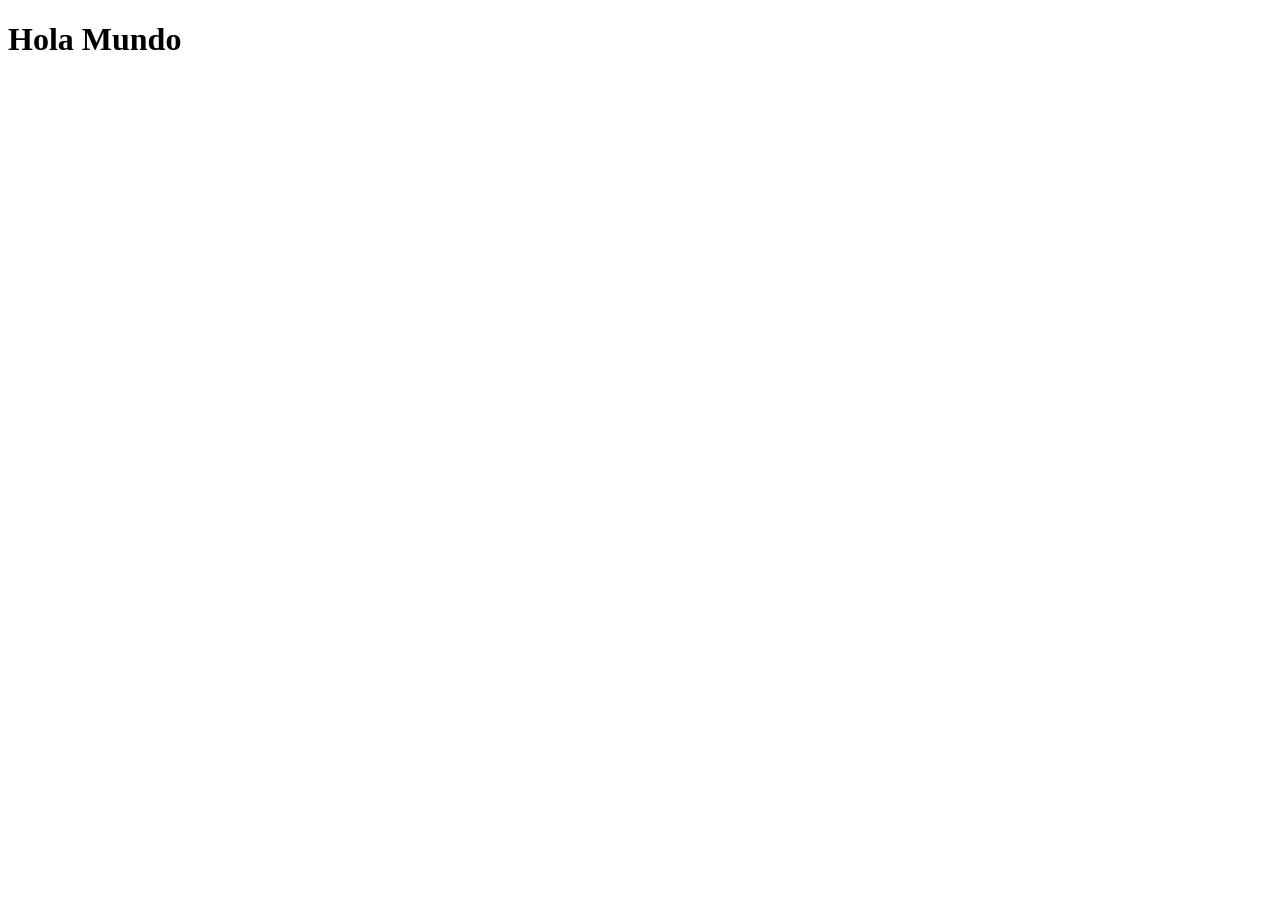
==== index.html @ b3fd1996 "new file:   Tienda.html 	deleted:    hola_mundo.html 	modified:   index.html" ====
<!DOCTYPE html>
<html lang="es">
<head>
  <meta charset="UTF-8">
  <meta name="viewport" content="width=device-width, initial-scale=1.0">
  <title>Hola Mundo</title>
</head>
<body>
  <h1>Hola Mundo</h1>
</body>
</html>
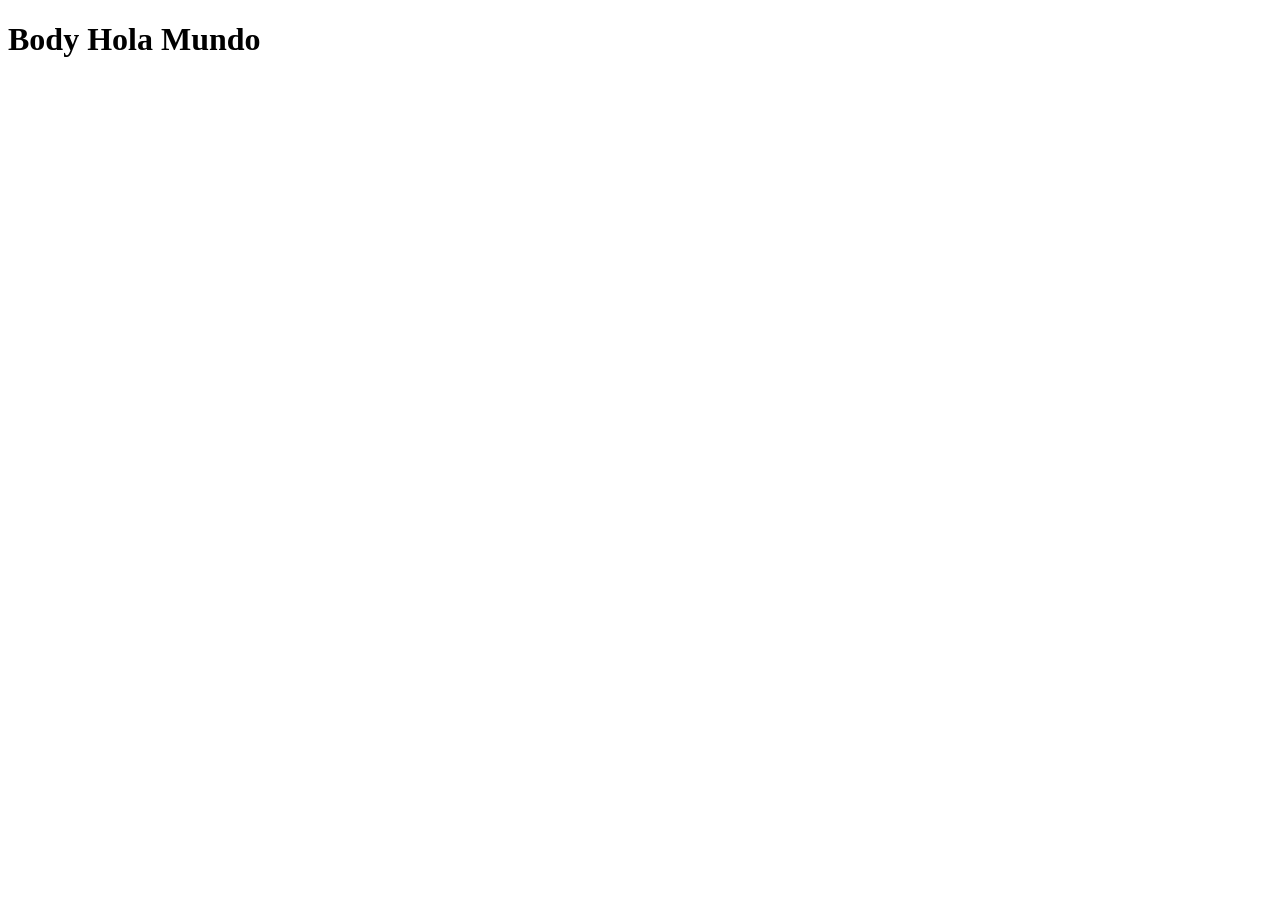
==== commit c05d93f0: "miercoles10" ====
--- a/index.html
+++ b/index.html
@@ -3,9 +3,9 @@
 <head>
   <meta charset="UTF-8">
   <meta name="viewport" content="width=device-width, initial-scale=1.0">
-  <title>Hola Mundo</title>
+  <title>Title Hola Santiago</title>
 </head>
 <body>
-  <h1>Hola Mundo</h1>
+  <h1>Body Hola Mundo</h1>
 </body>
 </html>
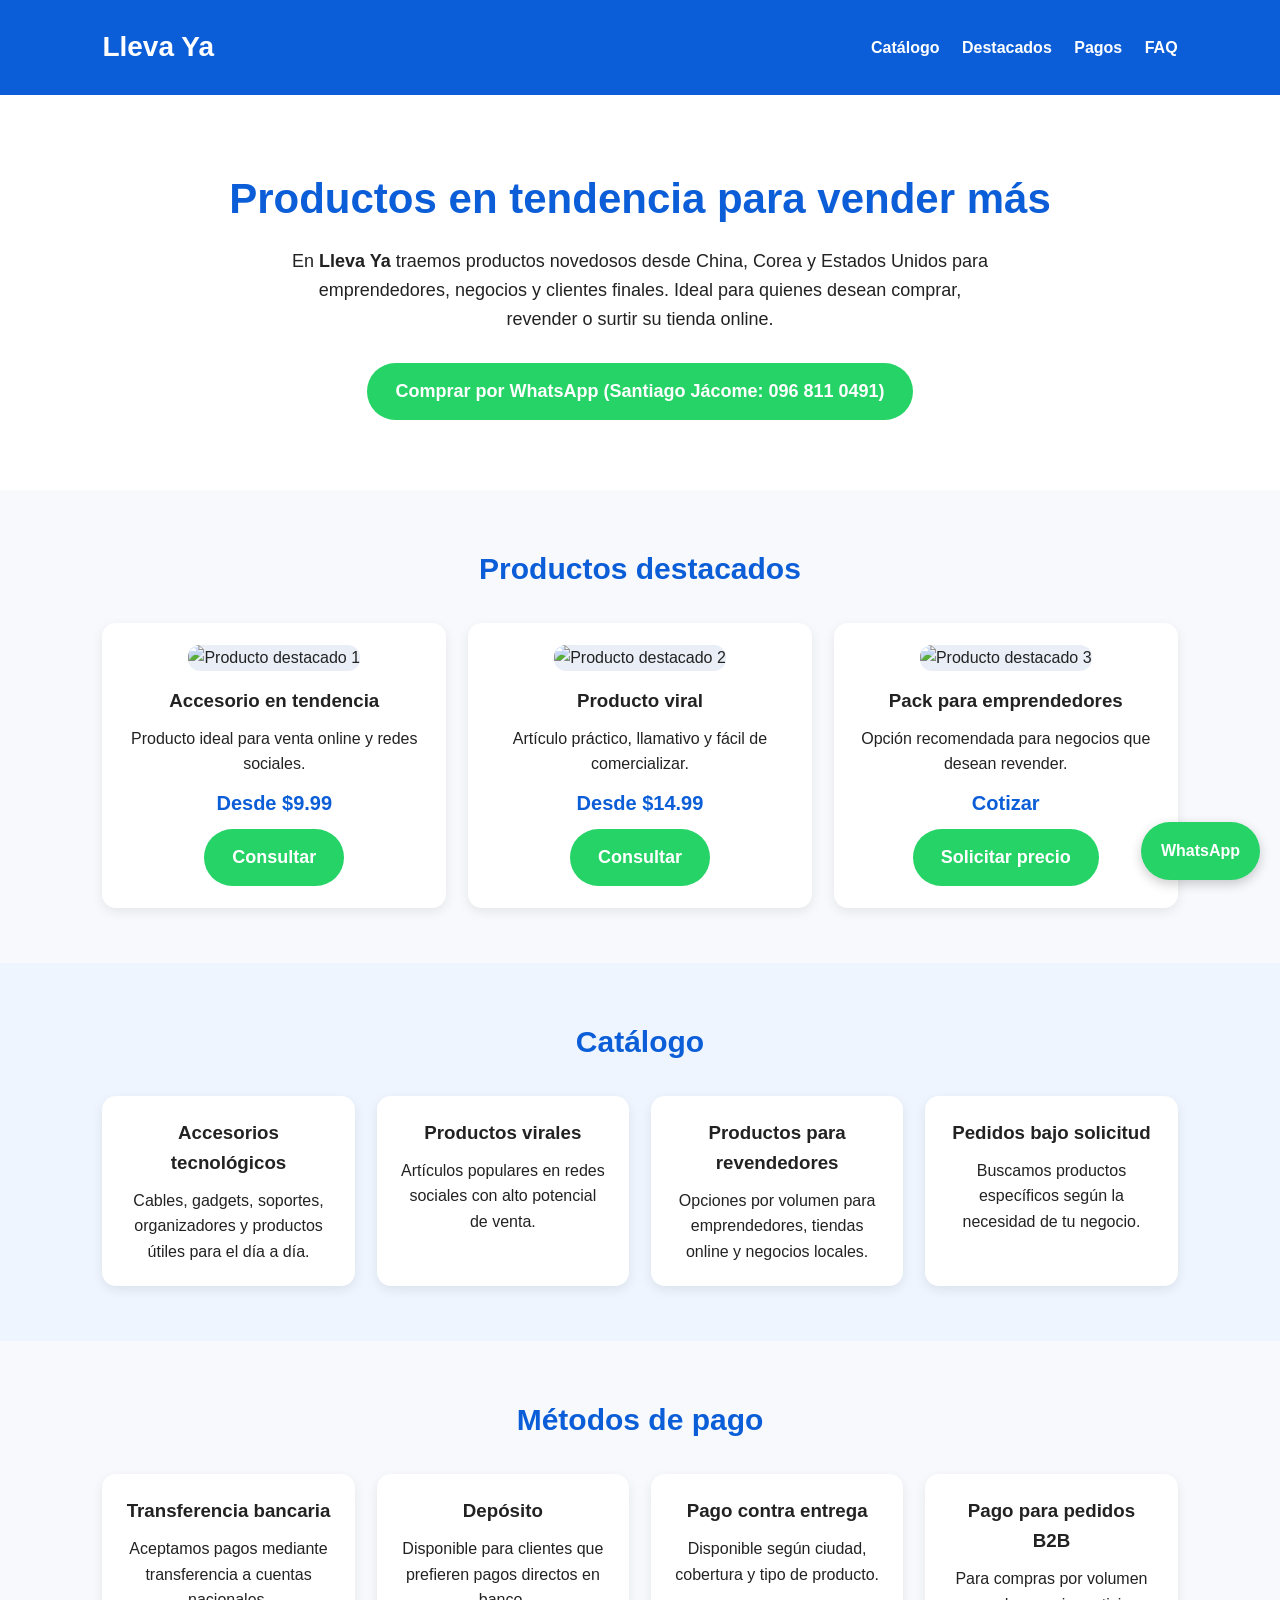
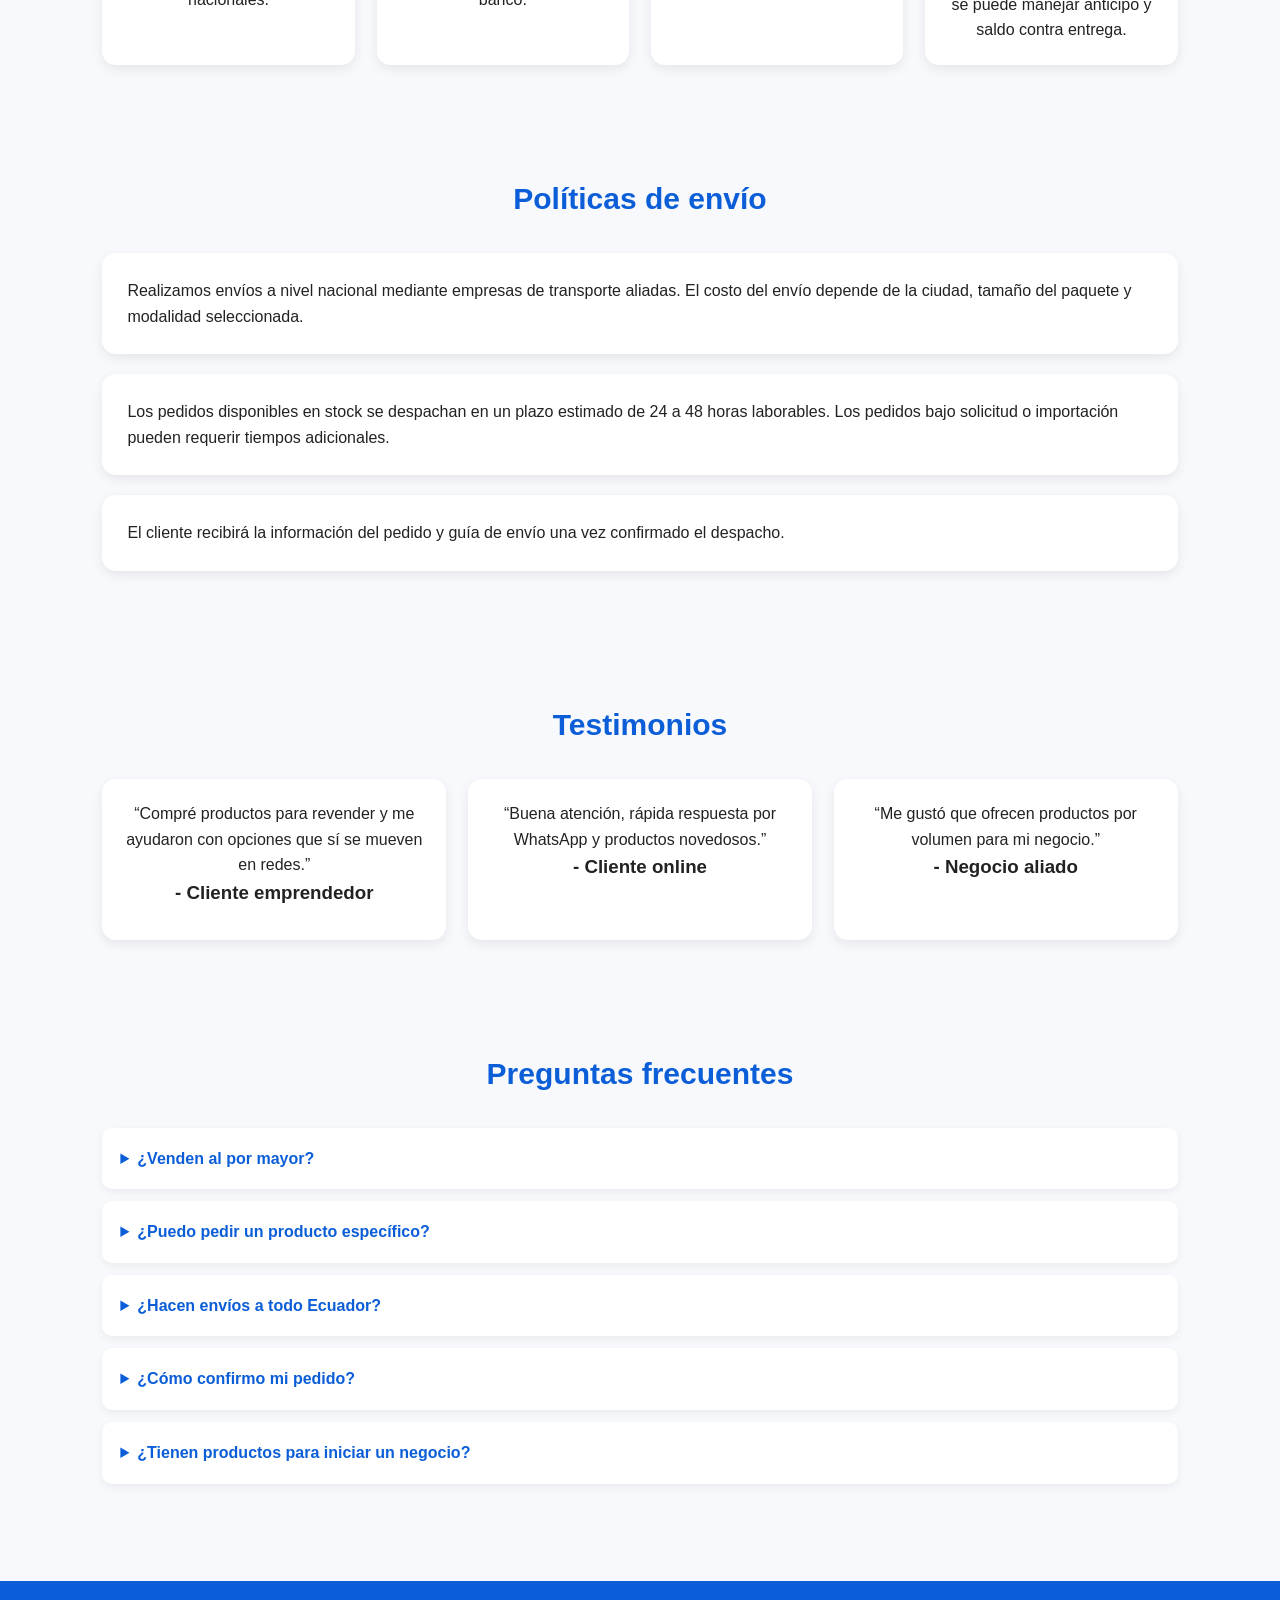
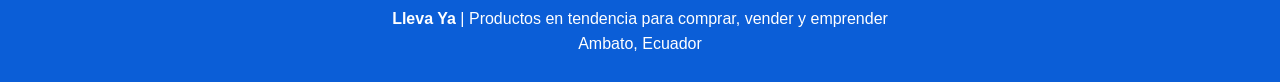
==== commit 633c63fa: "m10_3" ====
--- a/index.html
+++ b/index.html
@@ -1,11 +1,380 @@
 <!DOCTYPE html>
 <html lang="es">
 <head>
-  <meta charset="UTF-8">
-  <meta name="viewport" content="width=device-width, initial-scale=1.0">
-  <title>Title Hola Santiago</title>
+  <meta charset="UTF-8" />
+  <meta name="viewport" content="width=device-width, initial-scale=1.0" />
+  <title>Lleva Ya | Productos en tendencia de ISRAEL JACOME P.</title>
+
+  <style>
+    * {
+      box-sizing: border-box;
+      margin: 0;
+      padding: 0;
+    }
+
+    body {
+      font-family: Arial, sans-serif;
+      background: #f7f9fc;
+      color: #222;
+      line-height: 1.6;
+    }
+
+    header {
+      background: #0b5ed7;
+      color: white;
+      padding: 25px 8%;
+      display: flex;
+      justify-content: space-between;
+      align-items: center;
+      flex-wrap: wrap;
+    }
+
+    .logo {
+      font-size: 28px;
+      font-weight: bold;
+    }
+
+    nav a {
+      color: white;
+      text-decoration: none;
+      margin-left: 18px;
+      font-weight: bold;
+    }
+
+    .hero {
+      padding: 70px 8%;
+      text-align: center;
+      background: white;
+    }
+
+    .hero h1 {
+      font-size: 42px;
+      color: #0b5ed7;
+      margin-bottom: 15px;
+    }
+
+    .hero p {
+      font-size: 18px;
+      max-width: 700px;
+      margin: auto;
+      margin-bottom: 30px;
+    }
+
+    .btn-whatsapp {
+      display: inline-block;
+      background: #25d366;
+      color: white;
+      padding: 14px 28px;
+      border-radius: 30px;
+      text-decoration: none;
+      font-weight: bold;
+      font-size: 18px;
+    }
+
+    section {
+      padding: 55px 8%;
+    }
+
+    section h2 {
+      text-align: center;
+      color: #0b5ed7;
+      margin-bottom: 30px;
+      font-size: 30px;
+    }
+
+    .grid {
+      display: grid;
+      grid-template-columns: repeat(auto-fit, minmax(220px, 1fr));
+      gap: 22px;
+    }
+
+    .card {
+      background: white;
+      border-radius: 14px;
+      padding: 22px;
+      box-shadow: 0 4px 12px rgba(0,0,0,0.08);
+      text-align: center;
+    }
+
+    .card img {
+      width: 100%;
+      height: 160px;
+      object-fit: cover;
+      border-radius: 12px;
+      margin-bottom: 15px;
+      background: #e9eef7;
+    }
+
+    .card h3 {
+      margin-bottom: 10px;
+      color: #222;
+    }
+
+    .price {
+      color: #0b5ed7;
+      font-weight: bold;
+      font-size: 20px;
+      margin: 10px 0;
+    }
+
+    .catalogo {
+      background: #eef5ff;
+    }
+
+    .info-box {
+      background: white;
+      padding: 25px;
+      border-radius: 14px;
+      box-shadow: 0 4px 12px rgba(0,0,0,0.08);
+      margin-bottom: 20px;
+    }
+
+    .faq details {
+      background: white;
+      margin-bottom: 12px;
+      padding: 18px;
+      border-radius: 10px;
+      box-shadow: 0 3px 8px rgba(0,0,0,0.06);
+    }
+
+    .faq summary {
+      font-weight: bold;
+      cursor: pointer;
+      color: #0b5ed7;
+    }
+
+    footer {
+      background: #0b5ed7;
+      color: white;
+      text-align: center;
+      padding: 25px;
+      margin-top: 30px;
+    }
+
+    .whatsapp-float {
+      position: fixed;
+      right: 20px;
+      bottom: 20px;
+      background: #25d366;
+      color: white;
+      padding: 16px 20px;
+      border-radius: 50px;
+      text-decoration: none;
+      font-weight: bold;
+      box-shadow: 0 4px 12px rgba(0,0,0,0.2);
+    }
+
+    @media (max-width: 768px) {
+      header {
+        text-align: center;
+        justify-content: center;
+      }
+
+      nav {
+        margin-top: 15px;
+      }
+
+      nav a {
+        display: inline-block;
+        margin: 8px;
+      }
+
+      .hero h1 {
+        font-size: 32px;
+      }
+    }
+  </style>
 </head>
+
 <body>
-  <h1>Body Hola Mundo</h1>
+
+  <header>
+    <div class="logo">Lleva Ya</div>
+    <nav>
+      <a href="#catalogo">Catálogo</a>
+      <a href="#destacados">Destacados</a>
+      <a href="#pagos">Pagos</a>
+      <a href="#faq">FAQ</a>
+    </nav>
+  </header>
+
+  <section class="hero">
+    <h1>Productos en tendencia para vender más</h1>
+    <p>
+      En <strong>Lleva Ya</strong> traemos productos novedosos desde China, Corea y Estados Unidos
+      para emprendedores, negocios y clientes finales. Ideal para quienes desean comprar, revender
+      o surtir su tienda online.
+    </p>
+
+    <a class="btn-whatsapp" href="https://wa.me/593XXXXXXXXX?text=Hola%20Lleva%20Ya,%20quiero%20información%20sobre%20sus%20productos" target="_blank">
+      Comprar por WhatsApp (Santiago Jácome: 096 811 0491)
+    </a>
+  </section>
+
+  <section id="destacados">
+    <h2>Productos destacados</h2>
+
+    <div class="grid">
+      <div class="card">
+        <img src="https://via.placeholder.com/300x180" alt="Producto destacado 1">
+        <h3>Accesorio en tendencia</h3>
+        <p>Producto ideal para venta online y redes sociales.</p>
+        <p class="price">Desde $9.99</p>
+        <a class="btn-whatsapp" href="https://wa.me/593XXXXXXXXX" target="_blank">Consultar</a>
+      </div>
+
+      <div class="card">
+        <img src="https://via.placeholder.com/300x180" alt="Producto destacado 2">
+        <h3>Producto viral</h3>
+        <p>Artículo práctico, llamativo y fácil de comercializar.</p>
+        <p class="price">Desde $14.99</p>
+        <a class="btn-whatsapp" href="https://wa.me/593XXXXXXXXX" target="_blank">Consultar</a>
+      </div>
+
+      <div class="card">
+        <img src="https://via.placeholder.com/300x180" alt="Producto destacado 3">
+        <h3>Pack para emprendedores</h3>
+        <p>Opción recomendada para negocios que desean revender.</p>
+        <p class="price">Cotizar</p>
+        <a class="btn-whatsapp" href="https://wa.me/593XXXXXXXXX" target="_blank">Solicitar precio</a>
+      </div>
+    </div>
+  </section>
+
+  <section id="catalogo" class="catalogo">
+    <h2>Catálogo</h2>
+
+    <div class="grid">
+      <div class="card">
+        <h3>Accesorios tecnológicos</h3>
+        <p>Cables, gadgets, soportes, organizadores y productos útiles para el día a día.</p>
+      </div>
+
+      <div class="card">
+        <h3>Productos virales</h3>
+        <p>Artículos populares en redes sociales con alto potencial de venta.</p>
+      </div>
+
+      <div class="card">
+        <h3>Productos para revendedores</h3>
+        <p>Opciones por volumen para emprendedores, tiendas online y negocios locales.</p>
+      </div>
+
+      <div class="card">
+        <h3>Pedidos bajo solicitud</h3>
+        <p>Buscamos productos específicos según la necesidad de tu negocio.</p>
+      </div>
+    </div>
+  </section>
+
+  <section id="pagos">
+    <h2>Métodos de pago</h2>
+
+    <div class="grid">
+      <div class="card">
+        <h3>Transferencia bancaria</h3>
+        <p>Aceptamos pagos mediante transferencia a cuentas nacionales.</p>
+      </div>
+
+      <div class="card">
+        <h3>Depósito</h3>
+        <p>Disponible para clientes que prefieren pagos directos en banco.</p>
+      </div>
+
+      <div class="card">
+        <h3>Pago contra entrega</h3>
+        <p>Disponible según ciudad, cobertura y tipo de producto.</p>
+      </div>
+
+      <div class="card">
+        <h3>Pago para pedidos B2B</h3>
+        <p>Para compras por volumen se puede manejar anticipo y saldo contra entrega.</p>
+      </div>
+    </div>
+  </section>
+
+  <section id="envios">
+    <h2>Políticas de envío</h2>
+
+    <div class="info-box">
+      <p>
+        Realizamos envíos a nivel nacional mediante empresas de transporte aliadas.
+        El costo del envío depende de la ciudad, tamaño del paquete y modalidad seleccionada.
+      </p>
+    </div>
+
+    <div class="info-box">
+      <p>
+        Los pedidos disponibles en stock se despachan en un plazo estimado de 24 a 48 horas laborables.
+        Los pedidos bajo solicitud o importación pueden requerir tiempos adicionales.
+      </p>
+    </div>
+
+    <div class="info-box">
+      <p>
+        El cliente recibirá la información del pedido y guía de envío una vez confirmado el despacho.
+      </p>
+    </div>
+  </section>
+
+  <section id="testimonios">
+    <h2>Testimonios</h2>
+
+    <div class="grid">
+      <div class="card">
+        <p>“Compré productos para revender y me ayudaron con opciones que sí se mueven en redes.”</p>
+        <h3>- Cliente emprendedor</h3>
+      </div>
+
+      <div class="card">
+        <p>“Buena atención, rápida respuesta por WhatsApp y productos novedosos.”</p>
+        <h3>- Cliente online</h3>
+      </div>
+
+      <div class="card">
+        <p>“Me gustó que ofrecen productos por volumen para mi negocio.”</p>
+        <h3>- Negocio aliado</h3>
+      </div>
+    </div>
+  </section>
+
+  <section id="faq" class="faq">
+    <h2>Preguntas frecuentes</h2>
+
+    <details>
+      <summary>¿Venden al por mayor?</summary>
+      <p>Sí. Tenemos opciones para emprendedores, negocios y revendedores.</p>
+    </details>
+
+    <details>
+      <summary>¿Puedo pedir un producto específico?</summary>
+      <p>Sí. Podemos ayudarte a buscar productos en tendencia desde China, Corea o Estados Unidos.</p>
+    </details>
+
+    <details>
+      <summary>¿Hacen envíos a todo Ecuador?</summary>
+      <p>Sí. Realizamos envíos a nivel nacional según cobertura de las empresas de transporte.</p>
+    </details>
+
+    <details>
+      <summary>¿Cómo confirmo mi pedido?</summary>
+      <p>Debes contactarnos por WhatsApp, indicar el producto, cantidad, ciudad y método de pago.</p>
+    </details>
+
+    <details>
+      <summary>¿Tienen productos para iniciar un negocio?</summary>
+      <p>Sí. Te podemos recomendar productos con potencial de venta para redes sociales y tiendas online.</p>
+    </details>
+  </section>
+
+  <footer>
+    <p><strong>Lleva Ya</strong> | Productos en tendencia para comprar, vender y emprender</p>
+    <p>Ambato, Ecuador</p>
+  </footer>
+
+  <a class="whatsapp-float" href="https://wa.me/593XXXXXXXXX?text=Hola%20quiero%20comprar%20productos%20de%20Lleva%20Ya" target="_blank">
+    WhatsApp
+  </a>
+
 </body>
-</html>
+</html>
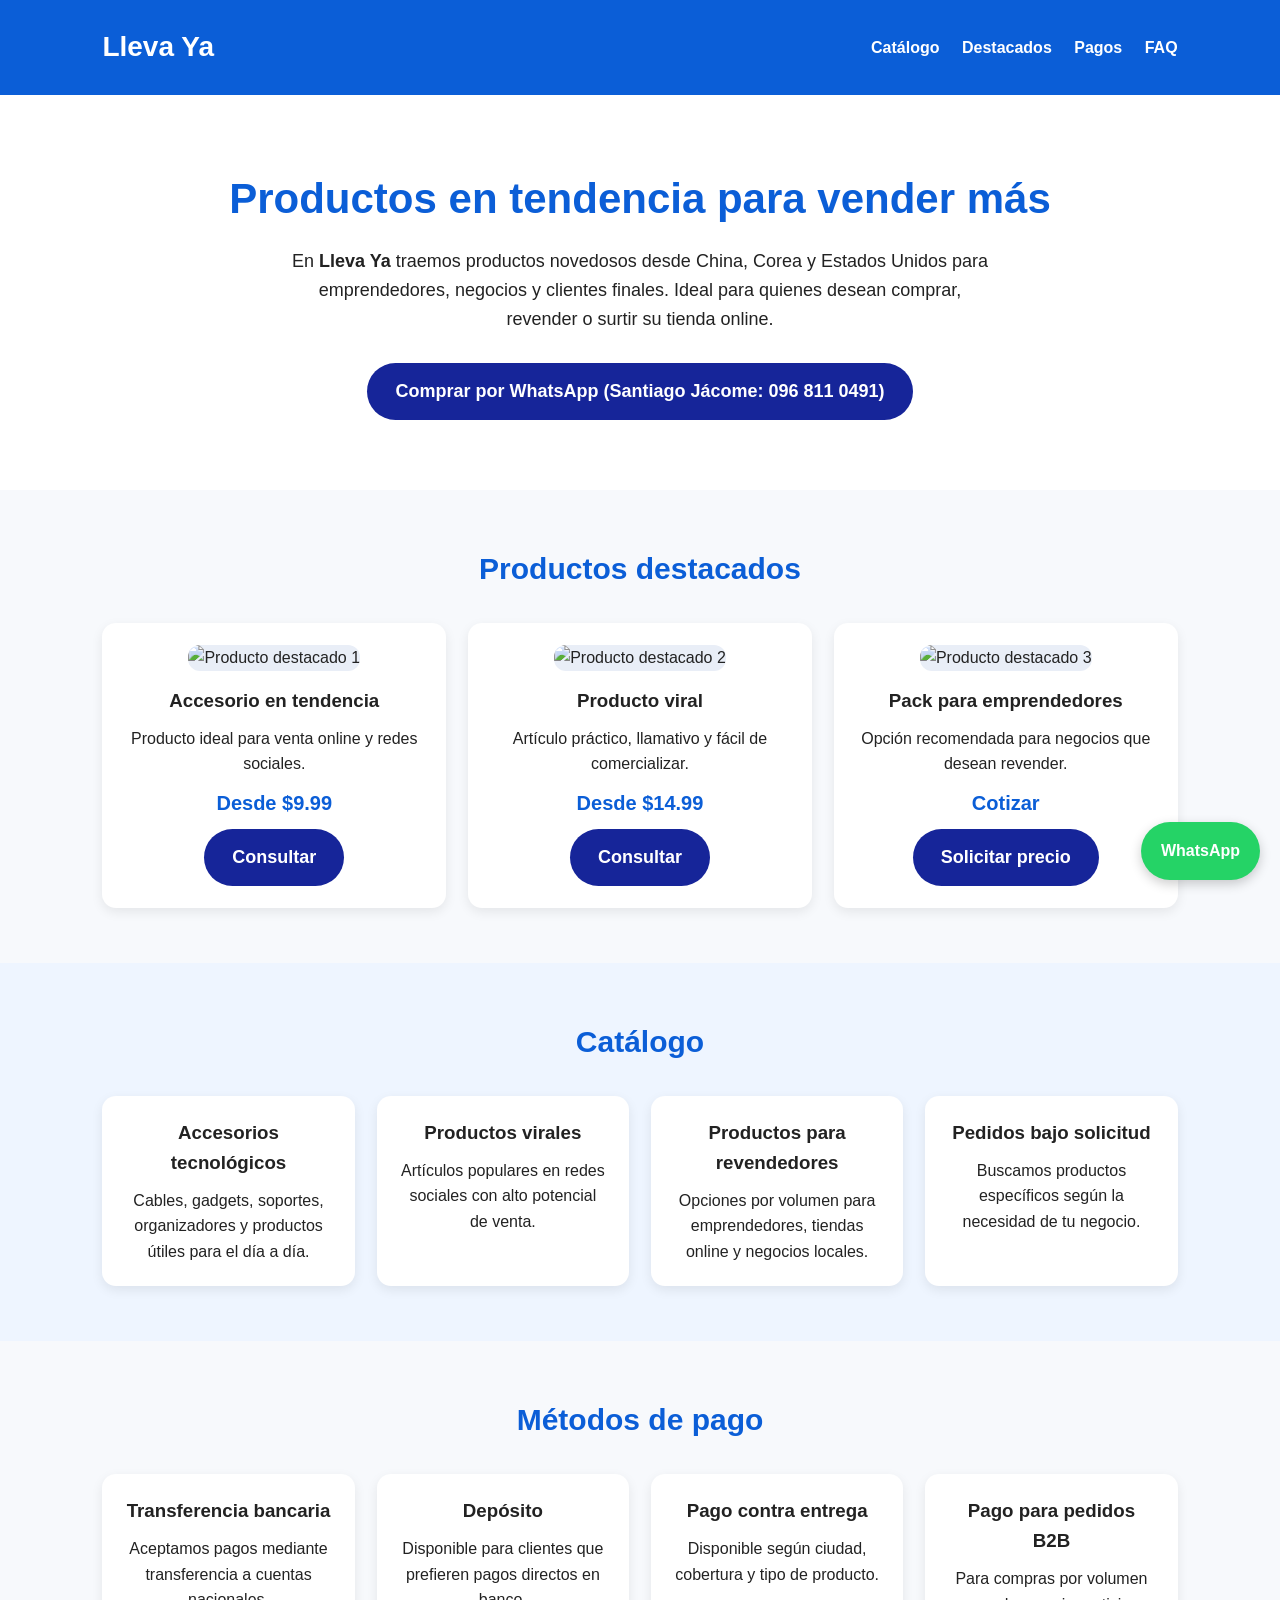
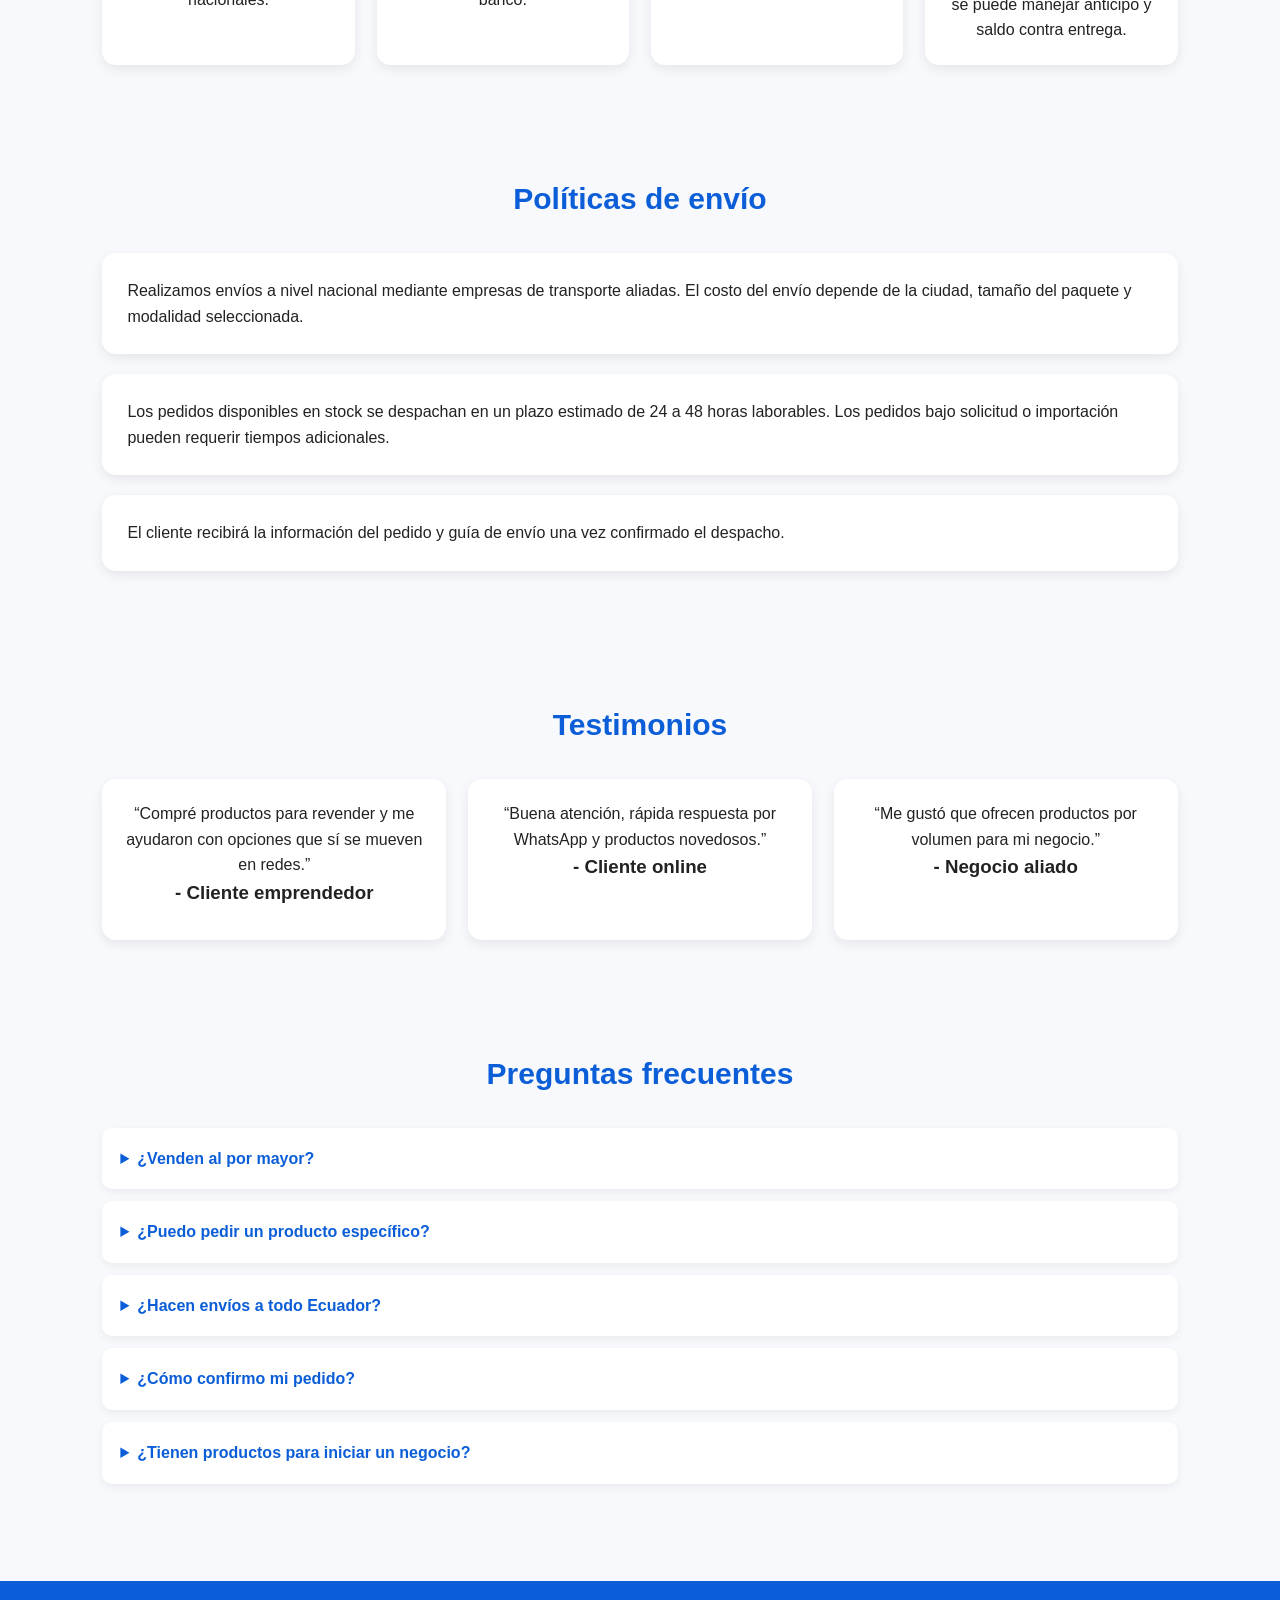
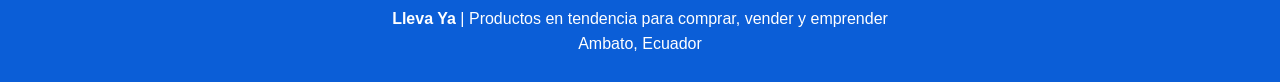
==== commit 53fa46aa: "Update index.html" ====
--- a/index.html
+++ b/index.html
@@ -62,8 +62,8 @@
 
     .btn-whatsapp {
       display: inline-block;
-      background: #25d366;
-      color: white;
+      background: #162599;
+      color: rgb(255, 255, 255);
       padding: 14px 28px;
       border-radius: 30px;
       text-decoration: none;
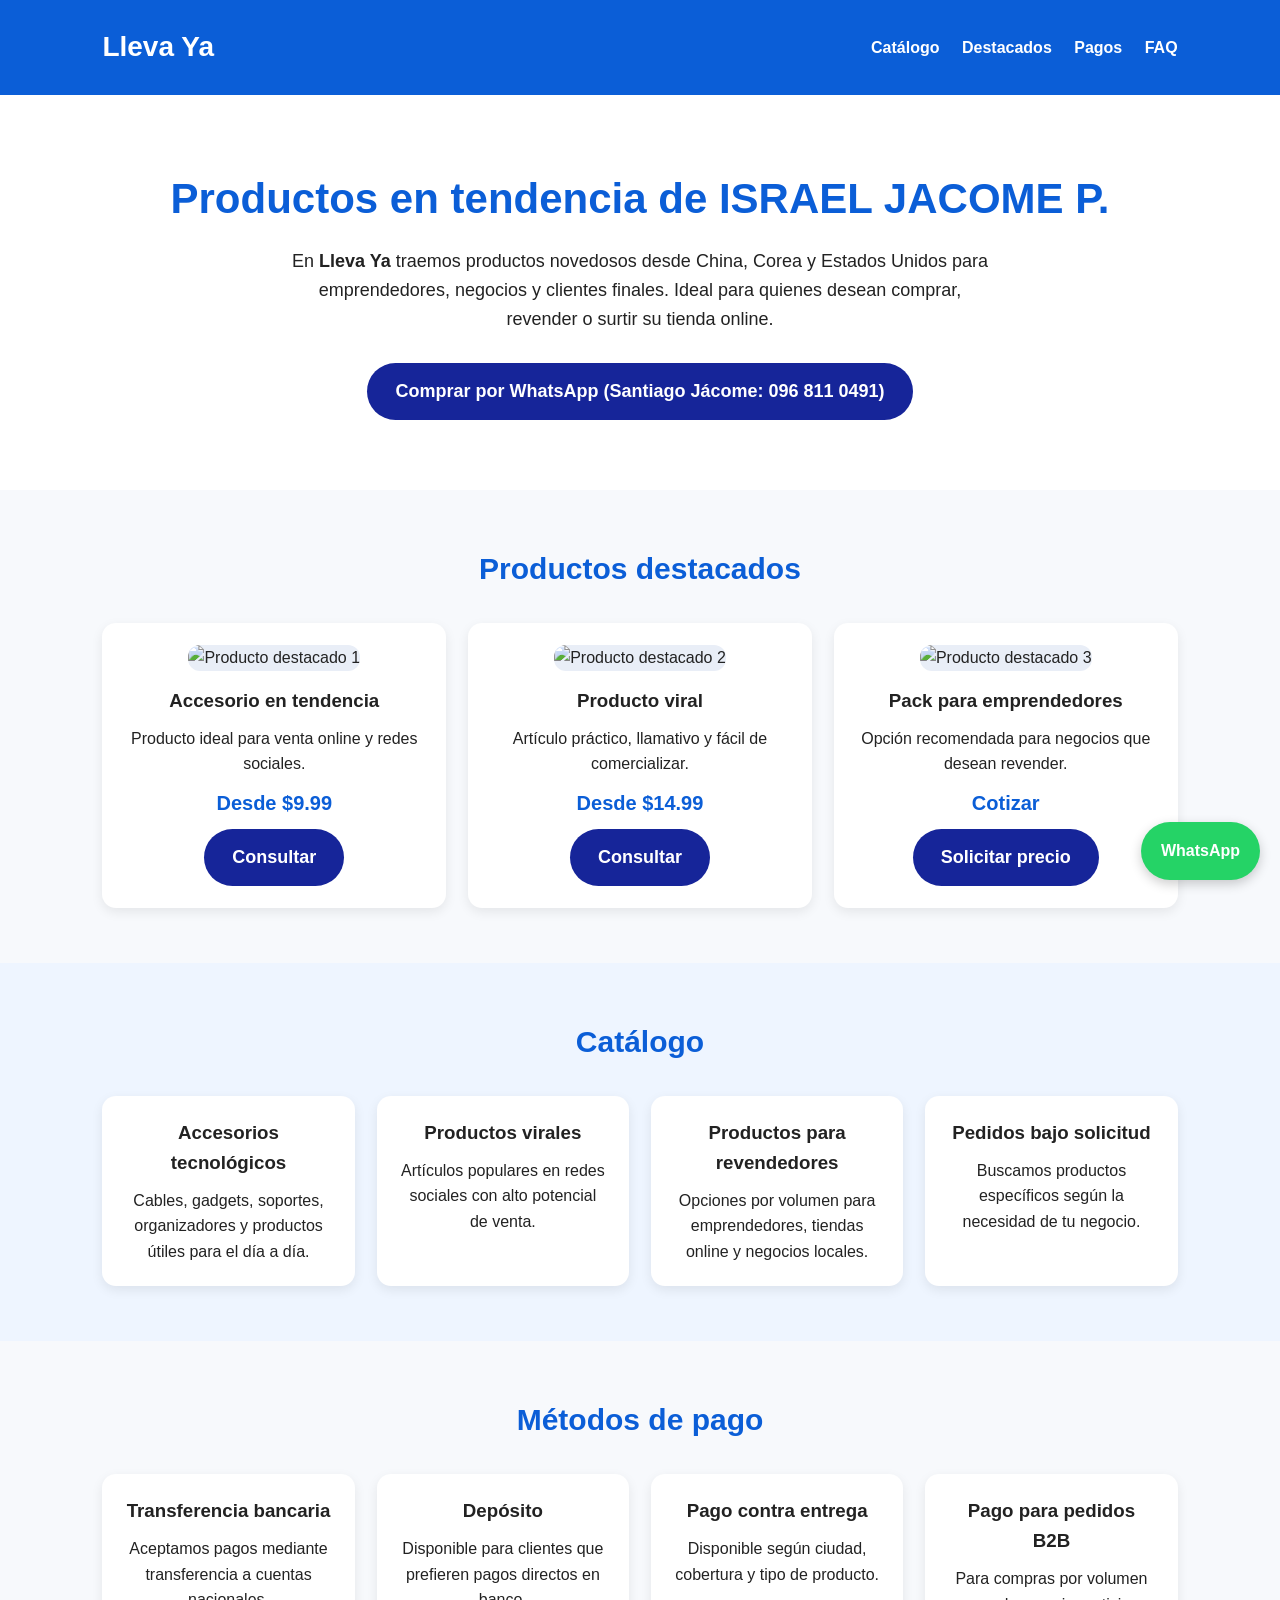
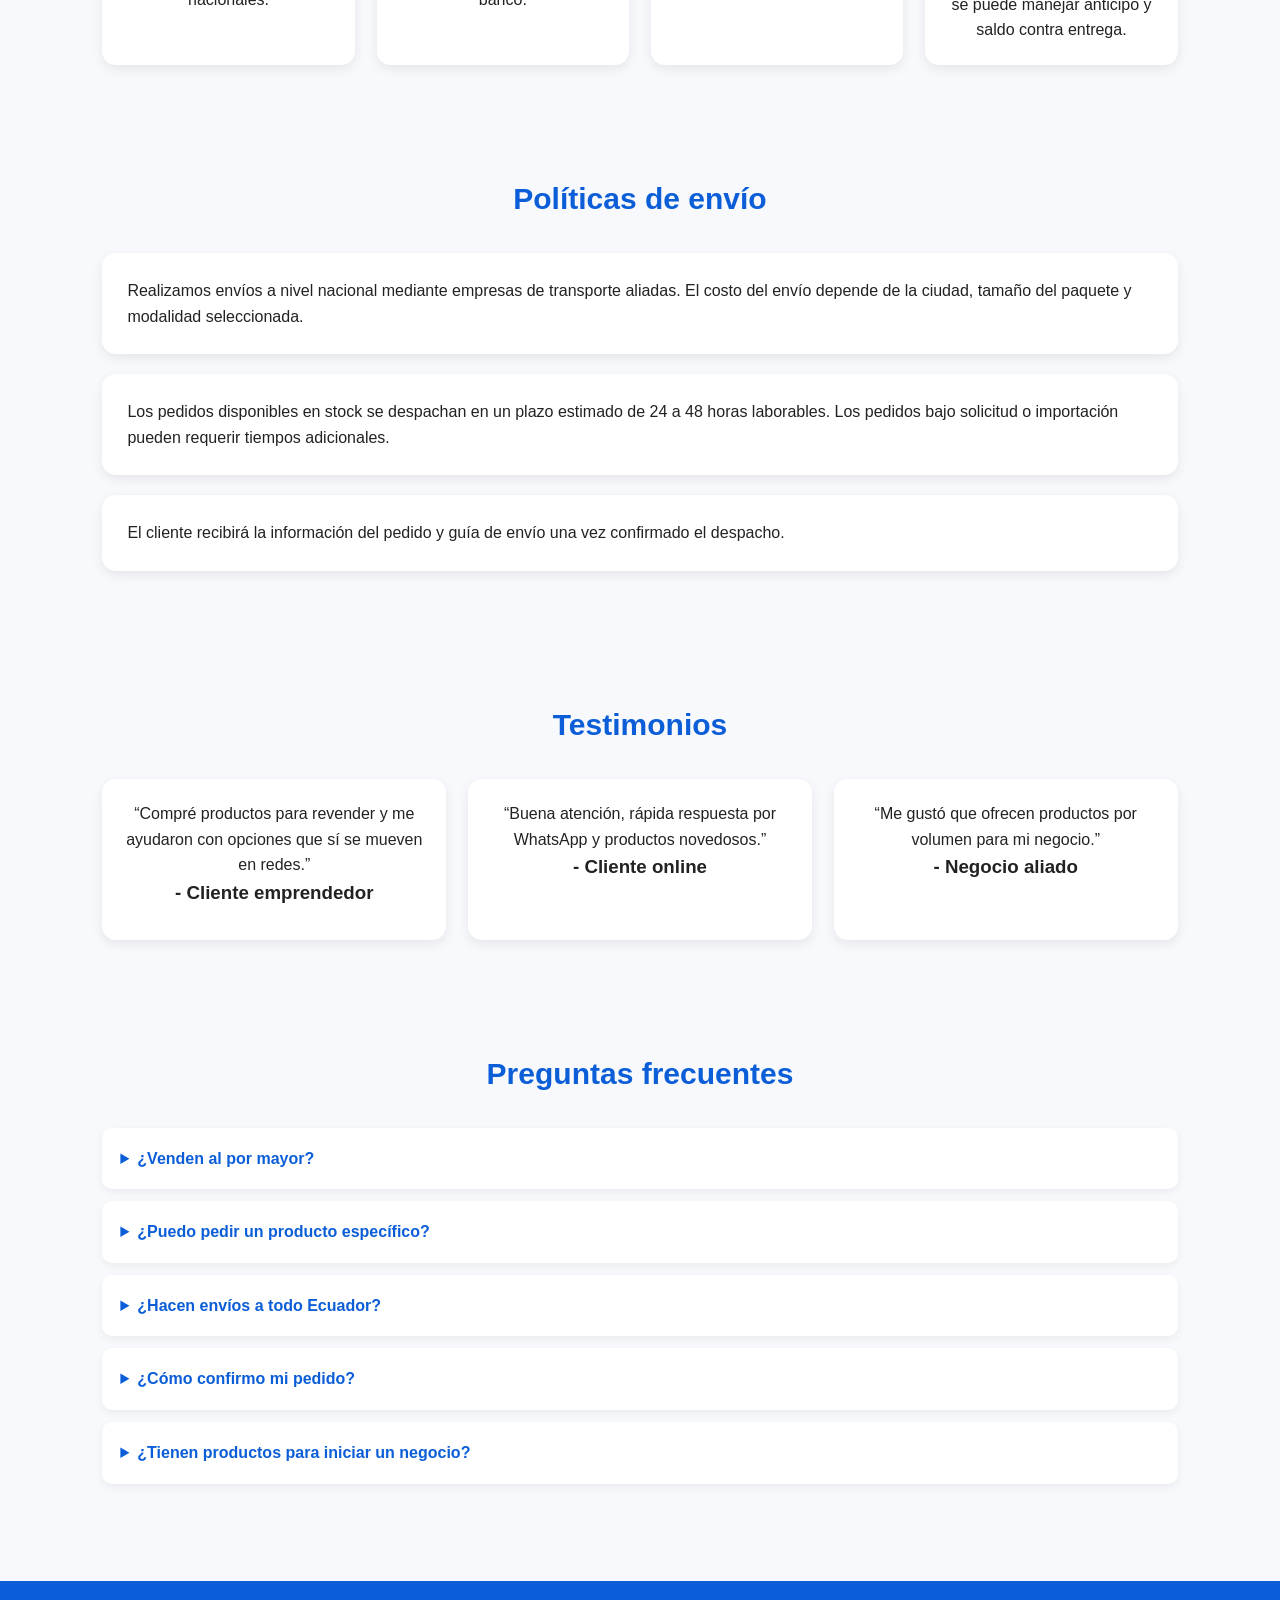
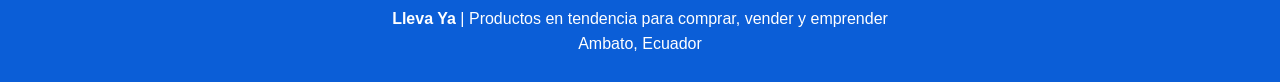
==== commit 3e5362df: "mier5_5" ====
--- a/index.html
+++ b/index.html
@@ -3,7 +3,7 @@
 <head>
   <meta charset="UTF-8" />
   <meta name="viewport" content="width=device-width, initial-scale=1.0" />
-  <title>Lleva Ya | Productos en tendencia de ISRAEL JACOME P.</title>
+  <title>Lleva Ya | Productos en tendencia</title>
 
   <style>
     * {
@@ -199,7 +199,7 @@
   </header>
 
   <section class="hero">
-    <h1>Productos en tendencia para vender más</h1>
+    <h1>Productos en tendencia de ISRAEL JACOME P.</h1>
     <p>
       En <strong>Lleva Ya</strong> traemos productos novedosos desde China, Corea y Estados Unidos
       para emprendedores, negocios y clientes finales. Ideal para quienes desean comprar, revender
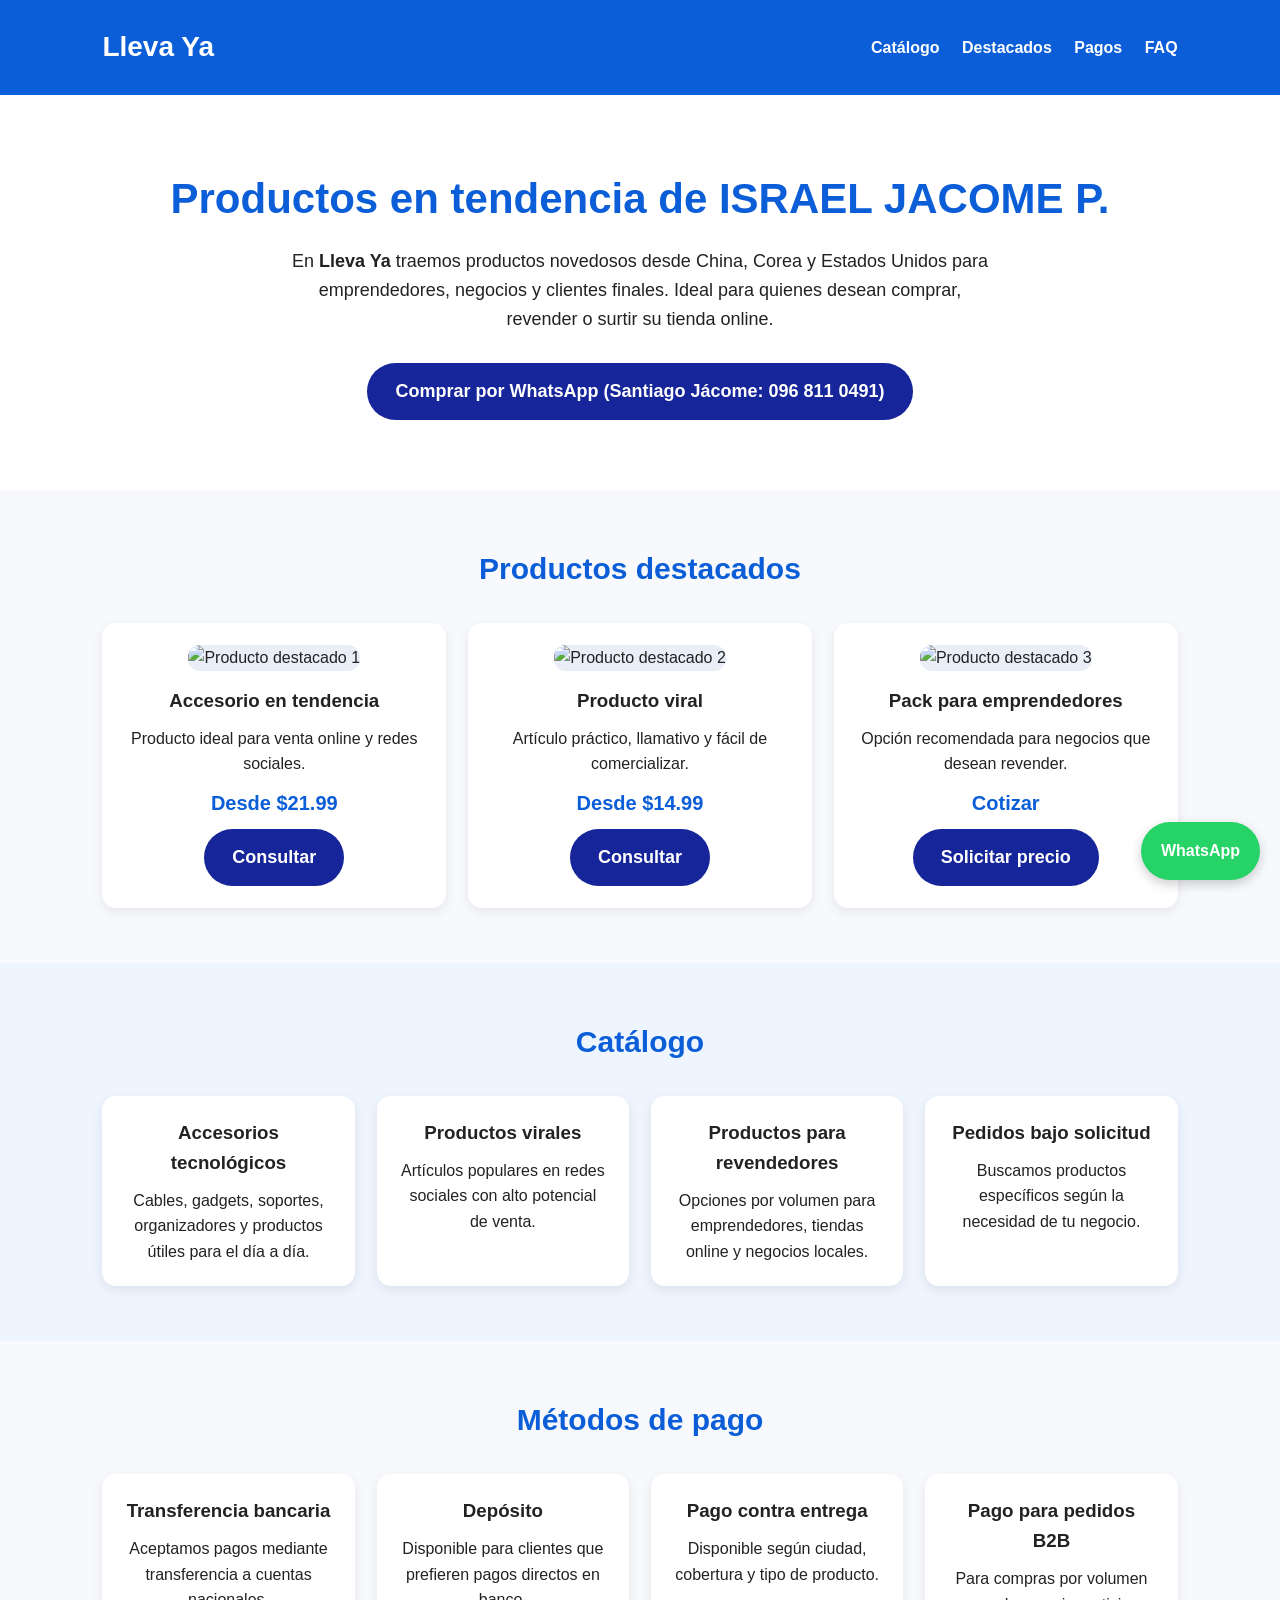
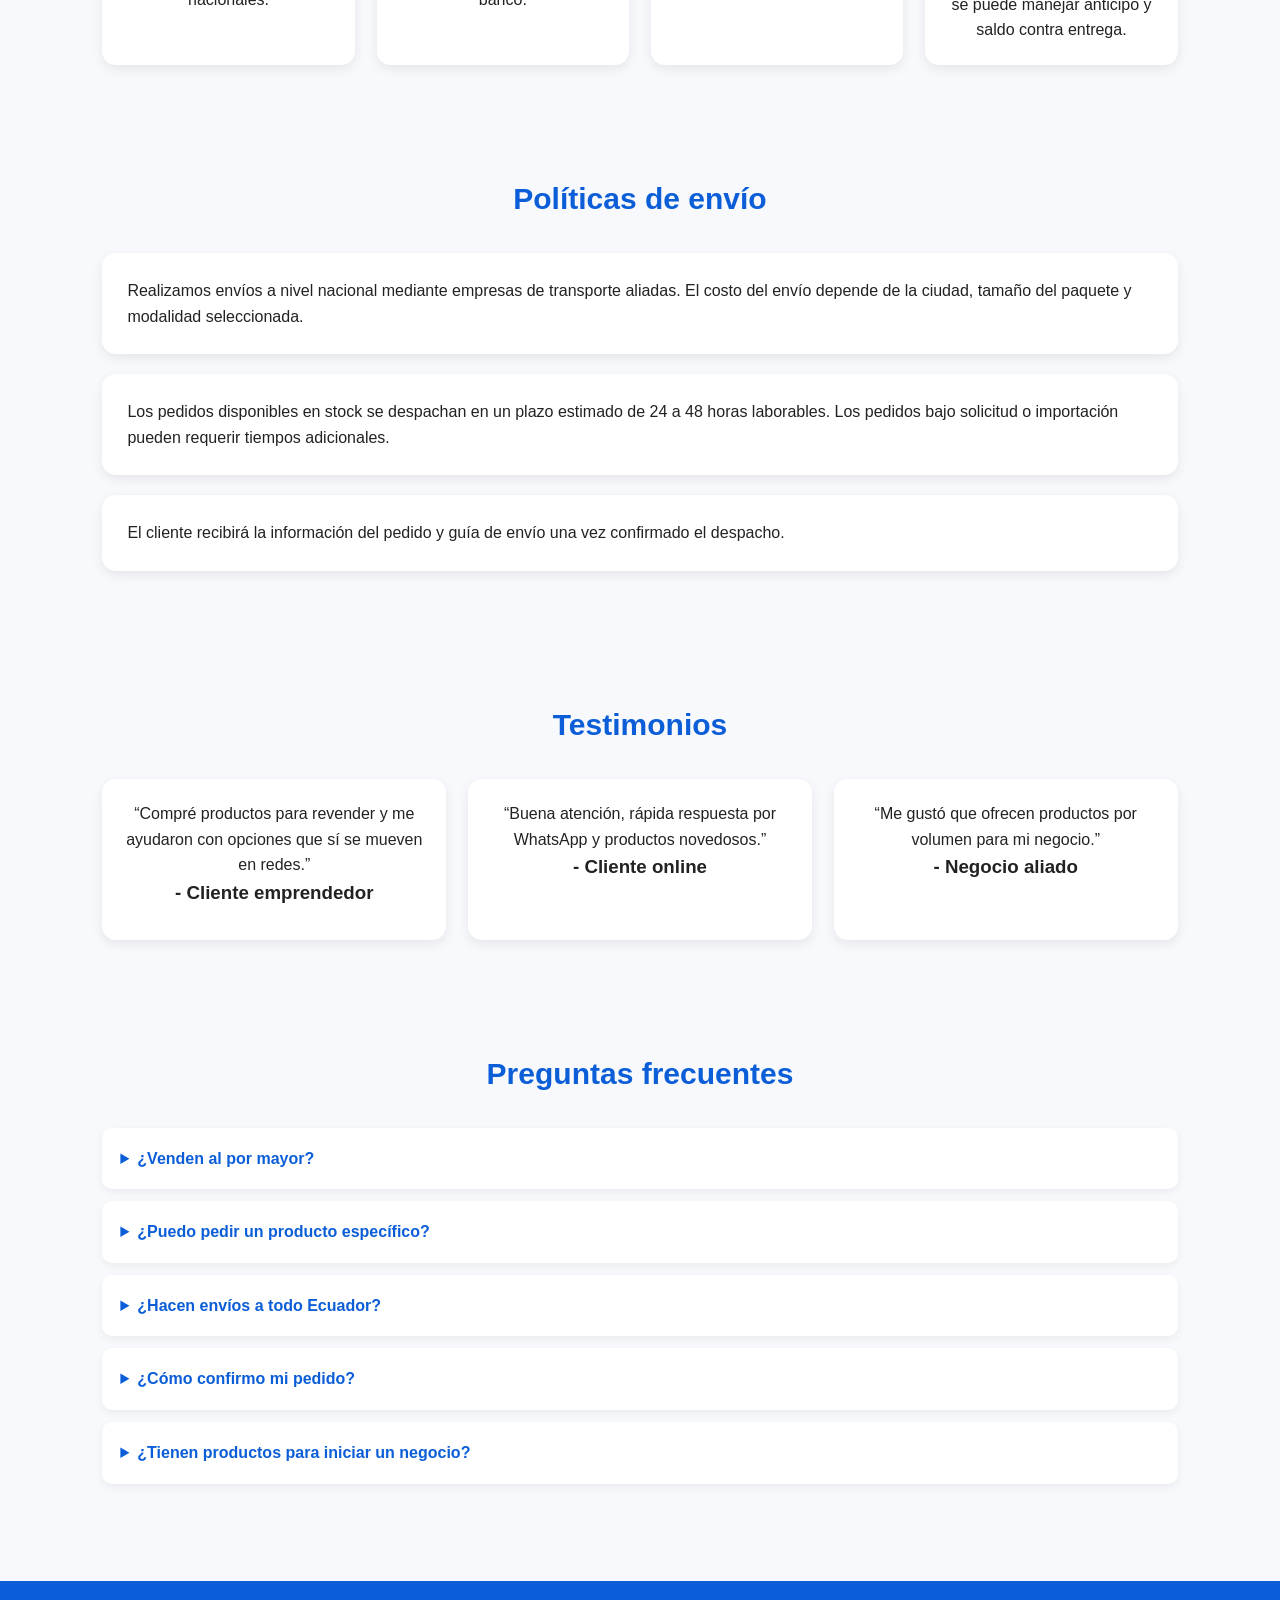
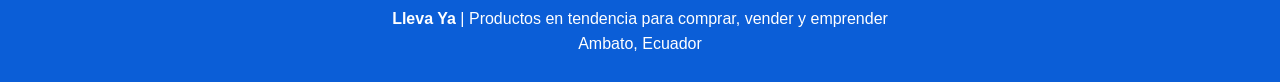
==== commit 3fbf4a3a: "mier_6" ====
--- a/index.html
+++ b/index.html
@@ -216,10 +216,10 @@
 
     <div class="grid">
       <div class="card">
-        <img src="https://via.placeholder.com/300x180" alt="Producto destacado 1">
+        <img src="https://www.startpage.com/av/proxy-image?piurl=https%3A%2F%2Fm.media-amazon.com%2Fimages%2FI%2F61E5WIS9vDL._AC_SL1500_.jpg&sp=1781106904Tab505059c41fce310ff2eec102244a62fde4285eb4fe9418b9f2633b64b744e4" alt="Producto destacado 1">
         <h3>Accesorio en tendencia</h3>
         <p>Producto ideal para venta online y redes sociales.</p>
-        <p class="price">Desde $9.99</p>
+        <p class="price">Desde $21.99</p>
         <a class="btn-whatsapp" href="https://wa.me/593XXXXXXXXX" target="_blank">Consultar</a>
       </div>
 
